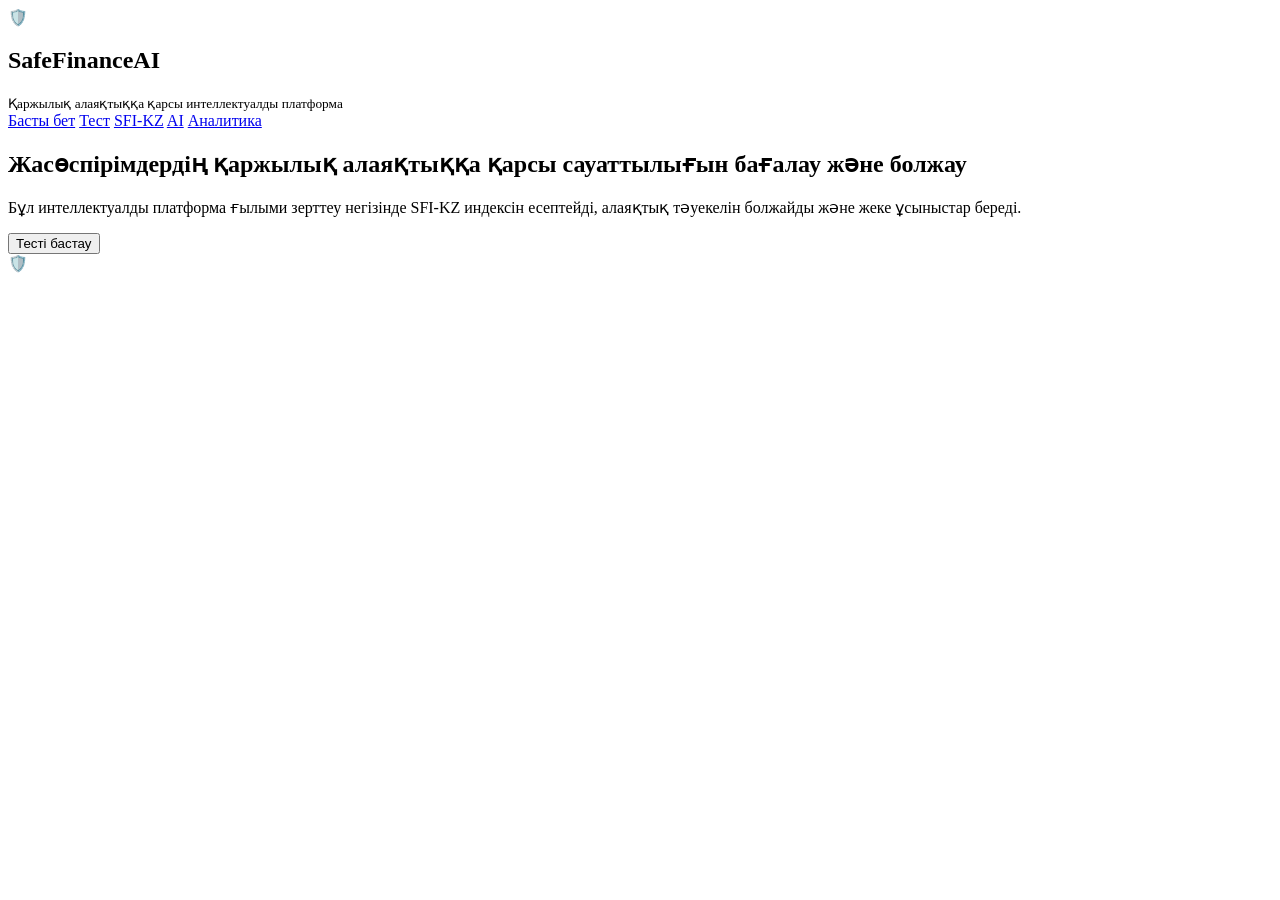
==== index.html @ eb8dd6fe "Add files via upload" ====
<!DOCTYPE html>
<html lang="kk">
<head>
    <meta charset="UTF-8">
    <meta name="viewport" content="width=device-width, initial-scale=1.0">
    <title>SafeFinanceAI</title>
<link rel="stylesheet" href="css/style.css">
<script src="script.js"></script>
</head>

<body>

<header>
    <div class="logo">
        <div class="logo-circle">🛡️</div>

        <div>
            <h2>SafeFinanceAI</h2>
            <small>Қаржылық алаяқтыққа қарсы интеллектуалды платформа</small>
        </div>
    </div>

    <nav>
        <a href="#">Басты бет</a>
        <a href="#">Тест</a>
        <a href="#">SFI-KZ</a>
        <a href="#">AI</a>
        <a href="#">Аналитика</a>
    </nav>
</header>


<section class="hero">

    <div class="hero-text">

        <h1>
            Жасөспірімдердің қаржылық алаяқтыққа қарсы
            сауаттылығын бағалау және болжау
        </h1>

        <p>

        Бұл интеллектуалды платформа ғылыми зерттеу негізінде
        SFI-KZ индексін есептейді,
        алаяқтық тәуекелін болжайды және
        жеке ұсыныстар береді.

        </p>

        <button id="startBtn">
            Тесті бастау
        </button>

    </div>

    <div class="hero-image">

        <div class="shield">

            🛡️

        </div>

    </div>

</section>

<script src="script.js"></script>

</body>
</html>
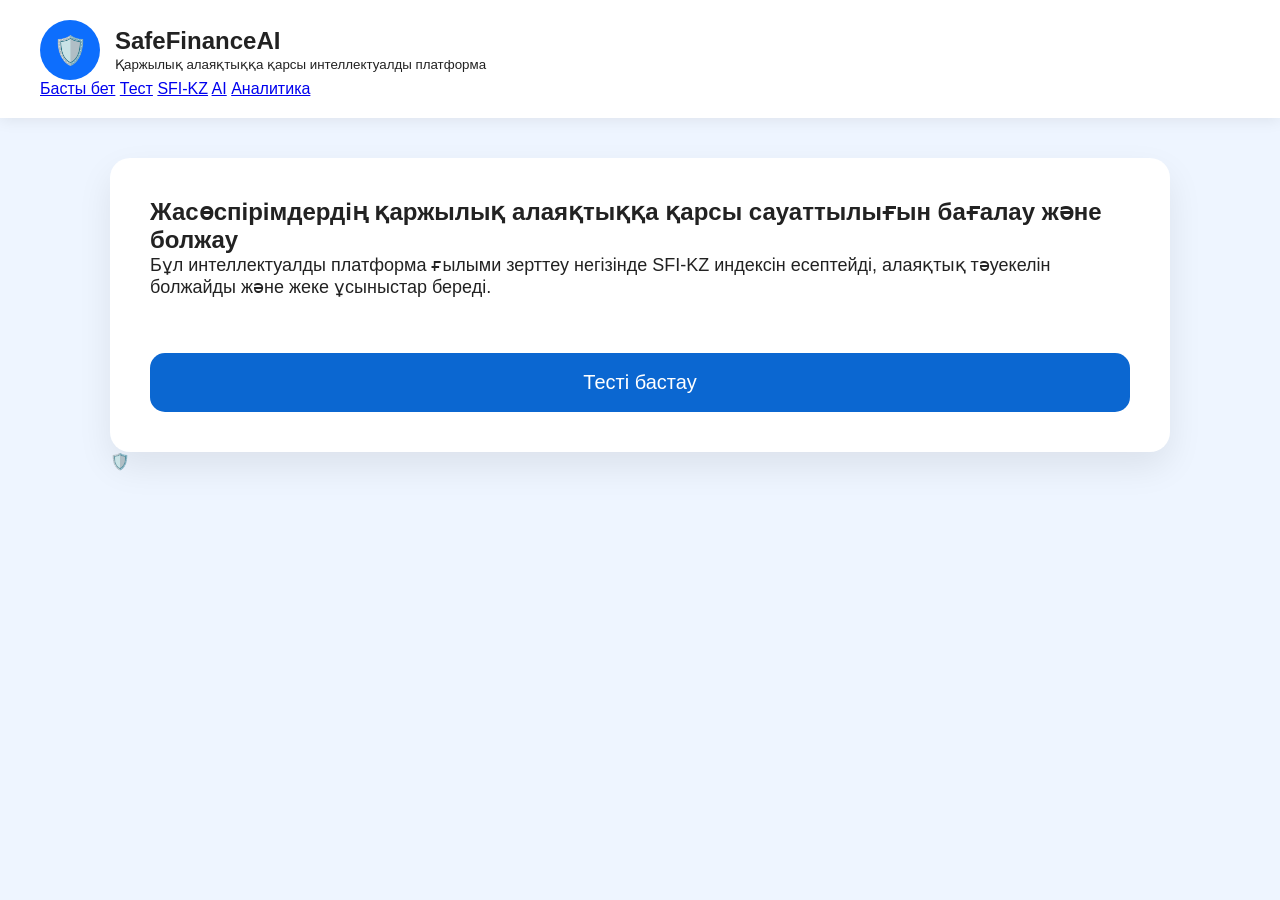
==== commit 442f7fb9: "Update index.html Fix css path" ====
--- a/index.html
+++ b/index.html
@@ -4,8 +4,8 @@
     <meta charset="UTF-8">
     <meta name="viewport" content="width=device-width, initial-scale=1.0">
     <title>SafeFinanceAI</title>
-<link rel="stylesheet" href="css/style.css">
-<script src="script.js"></script>
+
+    <link rel="stylesheet" href="style.css">
 </head>
 
 <body>
--- a/style.css
+++ b/style.css
@@ -0,0 +1,665 @@
+*{
+    margin:0;
+    padding:0;
+    box-sizing:border-box;
+    font-family:"Segoe UI",sans-serif;
+}
+
+body{
+    background:#eef5ff;
+    color:#222;
+}
+
+header{
+    background:white;
+    box-shadow:0 2px 15px rgba(0,0,0,.08);
+    padding:20px 40px;
+}
+
+.logo{
+    display:flex;
+    align-items:center;
+    gap:15px;
+}
+
+.logo-circle{
+    width:60px;
+    height:60px;
+    border-radius:50%;
+    background:#0d6efd;
+    color:white;
+    display:flex;
+    justify-content:center;
+    align-items:center;
+    font-size:28px;
+}
+
+.hero{
+    max-width:1100px;
+    margin:auto;
+    padding:40px 20px;
+}
+
+.hero-text{
+    background:white;
+    border-radius:20px;
+    padding:40px;
+    box-shadow:0 15px 35px rgba(0,0,0,.08);
+}
+
+.hero-text h2{
+    color:#0d47a1;
+    margin-bottom:20px;
+}
+
+.hero-text p{
+    font-size:18px;
+    margin-bottom:20px;
+}
+.progress-container{
+
+    width:100%;
+    height:18px;
+    background:#dbe8ff;
+    border-radius:20px;
+    overflow:hidden;
+    margin:20px 0;
+
+}
+
+.progress-bar{
+
+    width:0%;
+    height:100%;
+    background:linear-gradient(90deg,#2196f3,#00c853);
+    transition:.4s;
+
+}
+.question-card{
+
+    background:#f8fbff;
+    border-radius:15px;
+    padding:25px;
+    margin:25px 0;
+    box-shadow:0 5px 15px rgba(0,0,0,.08);
+
+}
+
+.question-card h3{
+
+    margin-bottom:20px;
+    color:#0d47a1;
+
+}
+
+.question-card label{
+
+    display:block;
+    padding:12px;
+    margin:10px 0;
+    border-radius:10px;
+    cursor:pointer;
+    transition:.3s;
+
+}
+
+.question-card label:hover{
+
+    background:#e3f2fd;
+
+}
+.button-group{
+
+    display:flex;
+    gap:20px;
+    margin-top:30px;
+
+}
+
+button{
+
+    border:none;
+    padding:14px 28px;
+    border-radius:10px;
+    font-size:16px;
+    cursor:pointer;
+    transition:.3s;
+
+}
+
+#nextSection{
+
+    background:#2196f3;
+    color:white;
+
+}
+
+#nextBtn{
+
+    background:#00c853;
+    color:white;
+
+}
+
+button:hover{
+
+    transform:translateY(-2px);
+    box-shadow:0 8px 20px rgba(0,0,0,.2);
+
+}
+/* ========================= */
+/* RESULT PAGE               */
+/* ========================= */
+
+.result-container{
+
+    max-width:1000px;
+    margin:40px auto;
+    padding:20px;
+
+}
+
+.result-title{
+
+    text-align:center;
+    color:#0b67d1;
+    font-size:42px;
+    margin-bottom:30px;
+
+}
+
+#resultCard{
+
+    background:#ffffff;
+
+    border-radius:25px;
+
+    padding:40px;
+
+    box-shadow:0 10px 35px rgba(0,0,0,.12);
+
+}
+
+.circle-score{
+
+    width:220px;
+
+    height:220px;
+
+    border-radius:50%;
+
+    border:12px solid #0b67d1;
+
+    display:flex;
+
+    justify-content:center;
+
+    align-items:center;
+
+    margin:0 auto 30px;
+
+    background:white;
+
+    transition:.4s;
+
+}
+
+.circle-score h2{
+
+    font-size:62px;
+
+    color:#0b67d1;
+
+}
+
+#riskLevel{
+
+    text-align:center;
+
+    font-size:34px;
+
+    margin-bottom:20px;
+
+}
+
+#advice{
+
+    text-align:center;
+
+    font-size:20px;
+
+    line-height:1.8;
+
+    margin-bottom:35px;
+
+}
+
+.analysisTitle{
+
+    margin:40px 0 25px;
+
+    color:#0b67d1;
+
+    text-align:center;
+
+}
+.score-row{
+
+    display:flex;
+
+    align-items:center;
+
+    gap:15px;
+
+    margin:20px 0;
+
+}
+
+.score-name{
+
+    width:90px;
+
+    font-weight:bold;
+
+}
+
+.score-bar{
+
+    flex:1;
+
+    height:22px;
+
+    background:#e6e6e6;
+
+    border-radius:20px;
+
+    overflow:hidden;
+
+}
+
+.bar-fill{
+
+    height:100%;
+
+    width:0%;
+
+    border-radius:20px;
+
+    transition:1s;
+
+}
+
+.fkBar{
+
+    background:#2E86DE;
+
+}
+
+.frBar{
+
+    background:#27AE60;
+
+}
+
+.dbBar{
+
+    background:#F39C12;
+
+}
+
+.csBar{
+
+    background:#E74C3C;
+
+}
+
+.score-value{
+
+    width:60px;
+
+    text-align:right;
+
+    font-weight:bold;
+
+}
+
+.sfi-box{
+
+    margin-top:35px;
+
+    padding:20px;
+
+    border-radius:15px;
+
+    background:#eef5ff;
+
+    text-align:center;
+
+    font-size:22px;
+
+    font-weight:bold;
+
+}
+
+.sfi-box h2{
+
+    color:#0b67d1;
+
+    font-size:42px;
+
+    margin-top:10px;
+
+}
+
+.ai-box{
+
+    margin-top:30px;
+
+    padding:25px;
+
+    background:#f7fbff;
+
+    border-left:6px solid #0b67d1;
+
+    border-radius:12px;
+
+}
+
+.ai-box h2{
+
+    margin-bottom:15px;
+
+    color:#0b67d1;
+
+}
+
+button{
+
+    margin-top:35px;
+
+    width:100%;
+
+    padding:18px;
+
+    font-size:20px;
+
+    border:none;
+
+    border-radius:15px;
+
+    background:#0b67d1;
+
+    color:white;
+
+    cursor:pointer;
+
+}
+
+button:hover{
+
+    background:#084ea2;
+
+}
+.tip-box{
+
+background:#fff8e6;
+
+border-left:6px solid orange;
+
+padding:20px;
+
+margin:25px 0;
+
+border-radius:12px;
+
+box-shadow:0 3px 10px rgba(0,0,0,.08);
+
+}
+
+.tip-box h3{
+
+margin-bottom:10px;
+
+color:#cc6600;
+
+}
+
+.tip-box p{
+
+font-size:18px;
+
+line-height:1.6;
+
+}
+.progress{
+
+width:100%;
+
+height:24px;
+
+background:#e6e6e6;
+
+border-radius:20px;
+
+margin-bottom:20px;
+
+overflow:hidden;
+
+}
+
+.progress-fill{
+
+height:100%;
+
+width:0;
+
+background:linear-gradient(90deg,#00b894,#00cec9);
+
+transition:.8s;
+
+}
+.menu-grid{
+
+display:grid;
+
+grid-template-columns:repeat(auto-fit,minmax(220px,1fr));
+
+gap:20px;
+
+margin-top:40px;
+
+}
+
+.menu-grid button{
+
+padding:22px;
+
+font-size:20px;
+
+border:none;
+
+border-radius:15px;
+
+cursor:pointer;
+
+background:#0b8bdc;
+
+color:white;
+
+transition:.3s;
+
+}
+
+.menu-grid button:hover{
+
+transform:scale(1.03);
+
+background:#006db5;
+
+}
+.top-menu{
+
+display:flex;
+justify-content:center;
+gap:15px;
+margin-top:15px;
+flex-wrap:wrap;
+
+}
+
+.top-menu a{
+
+text-decoration:none;
+background:#0b8bdc;
+color:white;
+padding:10px 18px;
+border-radius:10px;
+font-weight:bold;
+transition:.3s;
+
+}
+
+.top-menu a:hover{
+
+background:#006db5;
+transform:translateY(-2px);
+
+}
+.report-header{
+
+text-align:center;
+
+margin-bottom:25px;
+
+}
+
+.report-header h2{
+
+color:#0b8bdc;
+
+margin-bottom:8px;
+
+font-size:28px;
+
+}
+
+.report-header p{
+
+color:#666;
+
+font-size:16px;
+
+}
+.user-info{
+
+background:#f7fbff;
+
+padding:20px;
+
+border-radius:12px;
+
+margin:20px 0;
+
+border-left:6px solid #0b8bdc;
+
+}
+
+.user-info p{
+
+margin:8px 0;
+
+font-size:17px;
+
+}
+.about-project,
+.innovation{
+
+max-width:1000px;
+
+margin:40px auto;
+
+background:#ffffff;
+
+padding:30px;
+
+border-radius:18px;
+
+box-shadow:0 10px 25px rgba(0,0,0,.08);
+
+}
+
+.about-project h2,
+.innovation h2{
+
+color:#0B8BDC;
+
+margin-bottom:18px;
+
+font-size:28px;
+
+}
+
+.about-project p{
+
+font-size:18px;
+
+line-height:1.8;
+
+color:#444;
+
+}
+
+.innovation ul{
+
+padding-left:25px;
+
+}
+
+.innovation li{
+
+margin:12px 0;
+
+font-size:18px;
+
+line-height:1.6;
+
+}
+.analysis-box,
+.research-box{
+
+margin-top:30px;
+
+padding:25px;
+
+background:#ffffff;
+
+border-radius:15px;
+
+box-shadow:0 5px 15px rgba(0,0,0,.08);
+
+}
+
+.analysis-box h2,
+.research-box h2{
+
+color:#0B8BDC;
+
+margin-bottom:15px;
+
+}
+
+.analysis-box p,
+.research-box p,
+.research-box li{
+
+font-size:17px;
+
+line-height:1.8;
+
+}
+
+.research-box ul{
+
+padding-left:25px;
+
+}
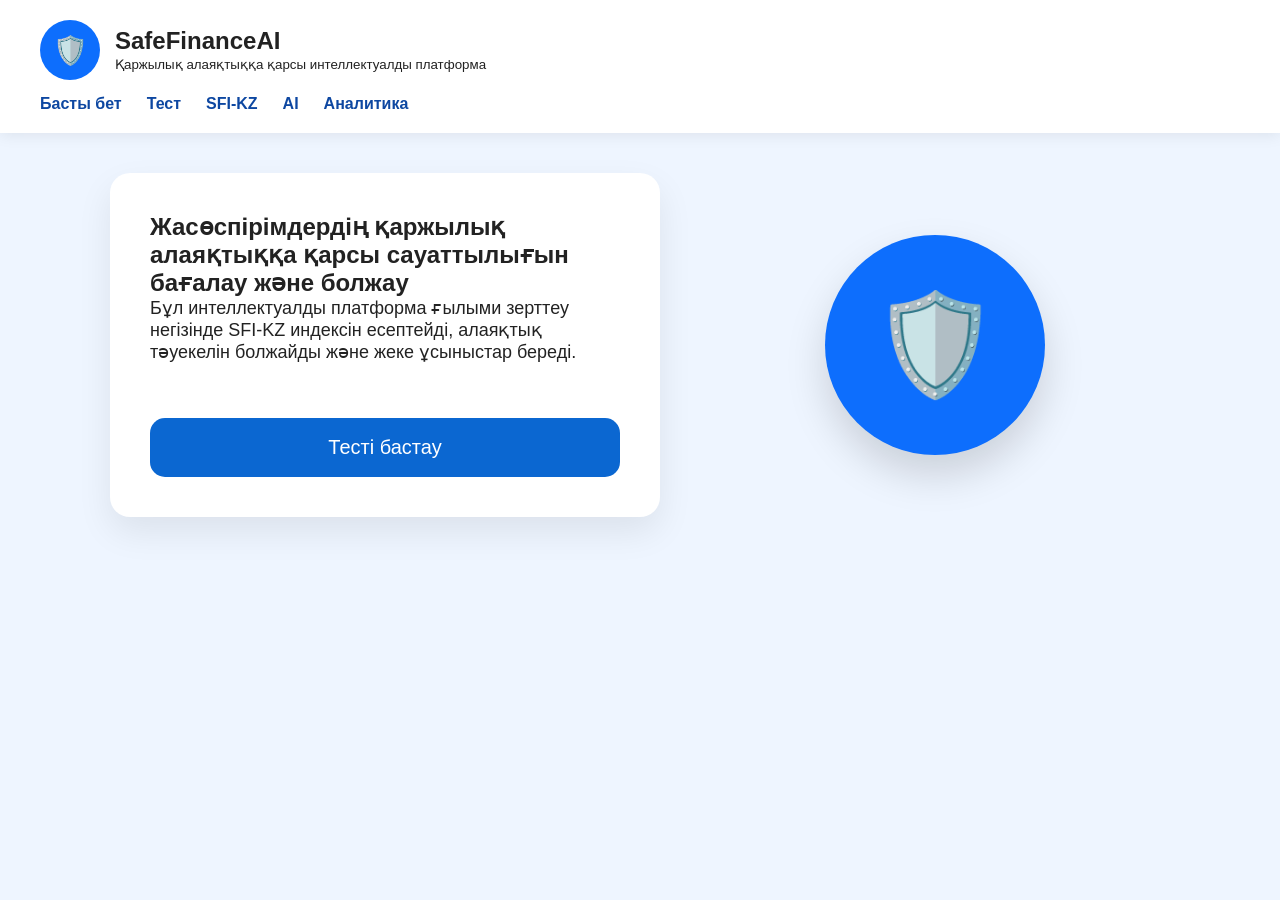
==== commit 840a7d78: "Fix JavaScript event listener" ====
--- a/index.html
+++ b/index.html
@@ -4,7 +4,6 @@
     <meta charset="UTF-8">
     <meta name="viewport" content="width=device-width, initial-scale=1.0">
     <title>SafeFinanceAI</title>
-
     <link rel="stylesheet" href="style.css">
 </head>
 
--- a/style.css
+++ b/style.css
@@ -662,4 +662,50 @@
 
 padding-left:25px;
 
+}
+.hero{
+    display:flex;
+    justify-content:space-between;
+    align-items:center;
+    gap:40px;
+}
+
+.hero-text{
+    flex:1;
+}
+
+.hero-image{
+    flex:1;
+    display:flex;
+    justify-content:center;
+    align-items:center;
+}
+
+.shield{
+    width:220px;
+    height:220px;
+    border-radius:50%;
+    background:#0d6efd;
+    color:white;
+    display:flex;
+    justify-content:center;
+    align-items:center;
+    font-size:100px;
+    box-shadow:0 20px 40px rgba(0,0,0,.15);
+}
+
+nav{
+    margin-top:15px;
+    display:flex;
+    gap:25px;
+}
+
+nav a{
+    text-decoration:none;
+    color:#0d47a1;
+    font-weight:600;
+}
+
+nav a:hover{
+    color:#1565c0;
 }
